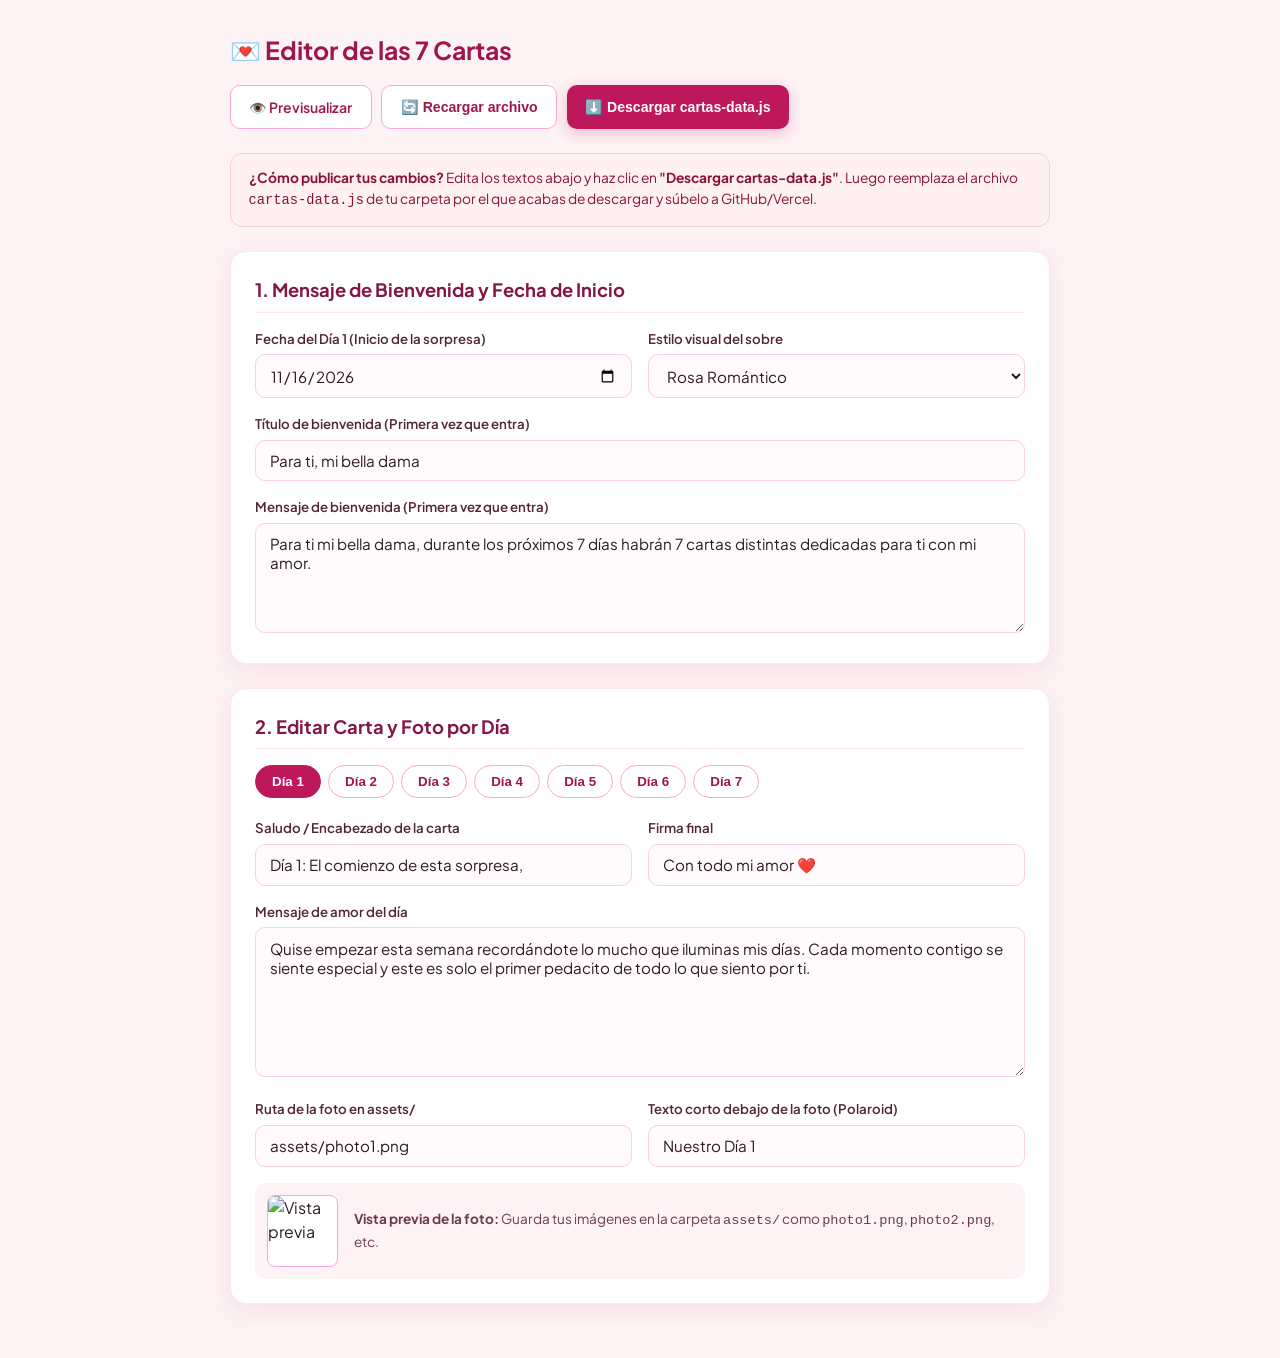
==== index-admin.html @ f93a08db "Create index-admin.html" ====
<!DOCTYPE html>
<html lang="es">
<head>
  <meta charset="UTF-8">
  <meta name="viewport" content="width=device-width, initial-scale=1.0">
  <title>Admin - Editor de las 7 Cartas 💌</title>
  <link href="https://fonts.googleapis.com/css2?family=Plus+Jakarta+Sans:wght@400;500;600;700&display=swap" rel="stylesheet">
  <!-- Carga el archivo actual para que nunca partas de cero al editar -->
  <script src="cartas-data.js"></script>
  <style>
    * { box-sizing: border-box; margin: 0; padding: 0; }
    body {
      font-family: 'Plus Jakarta Sans', sans-serif;
      background: #fdf2f4;
      color: #2d1b22;
      padding: 2rem 1rem;
      line-height: 1.5;
    }
    .container { max-width: 820px; margin: 0 auto; }
    header {
      display: flex;
      justify-content: space-between;
      align-items: center;
      flex-wrap: wrap;
      gap: 1rem;
      margin-bottom: 1.5rem;
    }
    h1 { font-size: 1.55rem; color: #9d174d; }
    .actions-bar { display: flex; gap: 0.6rem; flex-wrap: wrap; }
    .btn {
      padding: 0.65rem 1.15rem;
      border-radius: 10px;
      border: none;
      font-weight: 600;
      font-size: 0.88rem;
      cursor: pointer;
      transition: transform 0.15s, opacity 0.2s;
      text-decoration: none;
      display: inline-flex;
      align-items: center;
      gap: 0.4rem;
    }
    .btn:hover { transform: translateY(-1px); opacity: 0.92; }
    .btn-primary { background: #be185d; color: #fff; box-shadow: 0 4px 14px rgba(190, 24, 93, 0.25); }
    .btn-secondary { background: #fff; color: #9d174d; border: 1.5px solid #f9a8d4; }
    .info-banner {
      background: #fff1f2;
      border: 1px solid #fecdd3;
      border-radius: 12px;
      padding: 0.9rem 1.1rem;
      font-size: 0.86rem;
      color: #881337;
      margin-bottom: 1.5rem;
    }
    .card {
      background: #fff;
      border-radius: 16px;
      padding: 1.5rem;
      box-shadow: 0 8px 25px rgba(157, 23, 77, 0.07);
      border: 1px solid #fce7f3;
      margin-bottom: 1.5rem;
    }
    .card h2 {
      font-size: 1.15rem;
      color: #831843;
      margin-bottom: 1rem;
      border-bottom: 1px solid #fce7f3;
      padding-bottom: 0.5rem;
    }
    .grid-2 {
      display: grid;
      grid-template-columns: repeat(auto-fit, minmax(240px, 1fr));
      gap: 1rem;
      margin-bottom: 1rem;
    }
    label {
      display: block;
      font-size: 0.83rem;
      font-weight: 600;
      margin-bottom: 0.35rem;
      color: #502635;
    }
    input, textarea, select {
      width: 100%;
      padding: 0.65rem 0.85rem;
      border-radius: 10px;
      border: 1.5px solid #fbcfe8;
      font-family: inherit;
      font-size: 0.95rem;
      color: #2d1b22;
      background: #fffafb;
    }
    input:focus, textarea:focus, select:focus {
      outline: none;
      border-color: #db2777;
      background: #fff;
    }
    textarea { min-height: 110px; resize: vertical; }
    .day-tabs {
      display: flex;
      gap: 0.45rem;
      flex-wrap: wrap;
      margin-bottom: 1.25rem;
    }
    .tab-btn {
      padding: 0.5rem 1rem;
      border-radius: 999px;
      border: 1.5px solid #f9a8d4;
      background: #fff;
      font-weight: 600;
      color: #9d174d;
      cursor: pointer;
    }
    .tab-btn.active {
      background: #be185d;
      color: #fff;
      border-color: #be185d;
    }
    .photo-preview-row {
      display: flex;
      align-items: center;
      gap: 1rem;
      margin-top: 0.75rem;
      background: #fdf2f4;
      padding: 0.75rem;
      border-radius: 10px;
    }
    .photo-preview-row img {
      width: 72px;
      height: 72px;
      object-fit: cover;
      border-radius: 8px;
      border: 1px solid #f9a8d4;
      background: #fff;
    }
    .status-toast {
      position: fixed;
      bottom: 1.5rem;
      right: 1.5rem;
      background: #10b981;
      color: #fff;
      padding: 0.8rem 1.3rem;
      border-radius: 12px;
      font-weight: 600;
      box-shadow: 0 10px 25px rgba(0,0,0,0.18);
      opacity: 0;
      transform: translateY(15px);
      transition: all 0.3s ease;
      pointer-events: none;
    }
    .status-toast.show { opacity: 1; transform: translateY(0); }
  </style>
</head>
<body>

  <div class="container">
    <header>
      <h1>💌 Editor de las 7 Cartas</h1>
      <div class="actions-bar">
        <a href="index.html" target="_blank" class="btn btn-secondary">👁️ Previsualizar</a>
        <button class="btn btn-secondary" id="resetFromFileBtn" title="Descarta borrador local y recarga cartas-data.js">🔄 Recargar archivo</button>
        <button class="btn btn-primary" id="downloadFileBtn">⬇️ Descargar cartas-data.js</button>
      </div>
    </header>

    <div class="info-banner">
      <strong>¿Cómo publicar tus cambios?</strong> Edita los textos abajo y haz clic en <strong>"Descargar cartas-data.js"</strong>. Luego reemplaza el archivo <code>cartas-data.js</code> de tu carpeta por el que acabas de descargar y súbelo a GitHub/Vercel.
    </div>

    <!-- Configuración General y Mensaje de Bienvenida -->
    <section class="card">
      <h2>1. Mensaje de Bienvenida y Fecha de Inicio</h2>
      <div class="grid-2">
        <div>
          <label for="startDate">Fecha del Día 1 (Inicio de la sorpresa)</label>
          <input type="date" id="startDate">
        </div>
        <div>
          <label for="themeSelect">Estilo visual del sobre</label>
          <select id="themeSelect">
            <option value="rose">Rosa Romántico</option>
            <option value="vintage">Crema Vintage</option>
            <option value="lavender">Lavanda Mágico</option>
            <option value="midnight">Medianoche Dorado</option>
          </select>
        </div>
      </div>

      <div style="margin-bottom: 1rem;">
        <label for="welcomeTitle">Título de bienvenida (Primera vez que entra)</label>
        <input type="text" id="welcomeTitle">
      </div>

      <div>
        <label for="welcomeMessage">Mensaje de bienvenida (Primera vez que entra)</label>
        <textarea id="welcomeMessage"></textarea>
      </div>
    </section>

    <!-- Editor por Día (1 al 7) -->
    <section class="card">
      <h2>2. Editar Carta y Foto por Día</h2>
      <div class="day-tabs" id="dayTabs"></div>

      <div class="grid-2">
        <div>
          <label for="dayGreeting">Saludo / Encabezado de la carta</label>
          <input type="text" id="dayGreeting">
        </div>
        <div>
          <label for="daySignature">Firma final</label>
          <input type="text" id="daySignature">
        </div>
      </div>

      <div style="margin-bottom: 1rem;">
        <label for="dayBody">Mensaje de amor del día</label>
        <textarea id="dayBody" style="min-height: 150px;"></textarea>
      </div>

      <div class="grid-2">
        <div>
          <label for="dayPhoto">Ruta de la foto en assets/</label>
          <input type="text" id="dayPhoto" placeholder="assets/photo1.png">
        </div>
        <div>
          <label for="dayCaption">Texto corto debajo de la foto (Polaroid)</label>
          <input type="text" id="dayCaption" placeholder="Nuestro recuerdo del Día 1">
        </div>
      </div>

      <div class="photo-preview-row">
        <img id="adminPhotoPreview" src="assets/photo1.png" alt="Vista previa">
        <div style="font-size: 0.85rem; color: #6b3b4c;">
          <strong>Vista previa de la foto:</strong> Guarda tus imágenes en la carpeta <code>assets/</code> como <code>photo1.png</code>, <code>photo2.png</code>, etc.
        </div>
      </div>
    </section>
  </div>

  <div class="status-toast" id="toast">¡Archivo cartas-data.js descargado! ✨</div>

  <script>
    const DRAFT_KEY = "love_letters_admin_draft_v1";

    // Usa el borrador local si estabas editando, o carga lo que está en cartas-data.js
    let data = JSON.parse(localStorage.getItem(DRAFT_KEY)) || structuredClone(window.CARTAS_CONFIG);
    let currentEditDay = 1;

    function showToast(msg) {
      const toast = document.getElementById("toast");
      toast.textContent = msg;
      toast.classList.add("show");
      setTimeout(() => toast.classList.remove("show"), 3000);
    }

    function syncFormToMemory() {
      data.startDate = document.getElementById("startDate").value || "2026-11-16";
      data.theme = document.getElementById("themeSelect").value;
      data.welcomeTitle = document.getElementById("welcomeTitle").value;
      data.welcomeMessage = document.getElementById("welcomeMessage").value;

      const dayObj = data.days.find(d => d.day === currentEditDay);
      if (dayObj) {
        dayObj.greeting = document.getElementById("dayGreeting").value;
        dayObj.signature = document.getElementById("daySignature").value;
        dayObj.body = document.getElementById("dayBody").value;
        dayObj.photo = document.getElementById("dayPhoto").value;
        dayObj.caption = document.getElementById("dayCaption").value;
      }
      // Autoguardado local mientras escribes
      localStorage.setItem(DRAFT_KEY, JSON.stringify(data));
    }

    function loadDayIntoForm(dayNum) {
      currentEditDay = dayNum;
      const dayObj = data.days.find(d => d.day === dayNum);
      document.getElementById("dayGreeting").value = dayObj.greeting;
      document.getElementById("daySignature").value = dayObj.signature;
      document.getElementById("dayBody").value = dayObj.body;
      document.getElementById("dayPhoto").value = dayObj.photo;
      document.getElementById("dayCaption").value = dayObj.caption || "";
      document.getElementById("adminPhotoPreview").src = dayObj.photo;
      renderTabs();
    }

    function loadAllFields() {
      document.getElementById("startDate").value = data.startDate;
      document.getElementById("themeSelect").value = data.theme;
      document.getElementById("welcomeTitle").value = data.welcomeTitle;
      document.getElementById("welcomeMessage").value = data.welcomeMessage;
      loadDayIntoForm(currentEditDay);
    }

    function renderTabs() {
      const tabs = document.getElementById("dayTabs");
      tabs.innerHTML = "";
      for (let d = 1; d <= 7; d++) {
        const btn = document.createElement("button");
        btn.className = `tab-btn ${d === currentEditDay ? "active" : ""}`;
        btn.textContent = `Día ${d}`;
        btn.onclick = () => {
          syncFormToMemory();
          loadDayIntoForm(d);
        };
        tabs.appendChild(btn);
      }
    }

    // Autoguardar al escribir en cualquier campo
    document.querySelectorAll("input, textarea, select").forEach(el => {
      el.addEventListener("input", () => {
        syncFormToMemory();
        if (el.id === "dayPhoto") {
          document.getElementById("adminPhotoPreview").src = el.value;
        }
      });
    });

    // Descargar cartas-data.js listo para reemplazar en el proyecto
    document.getElementById("downloadFileBtn").addEventListener("click", () => {
      syncFormToMemory();
      const fileContent = `window.CARTAS_CONFIG = ${JSON.stringify(data, null, 2)};\n`;
      const blob = new Blob([fileContent], { type: "application/javascript;charset=utf-8" });
      const url = URL.createObjectURL(blob);

      const a = document.createElement("a");
      a.href = url;
      a.download = "cartas-data.js";
      document.body.appendChild(a);
      a.click();
      a.remove();
      URL.revokeObjectURL(url);

      showToast("¡Descargado! Reemplaza cartas-data.js en tu carpeta ✨");
    });

    // Recargar desde el archivo cartas-data.js actual
    document.getElementById("resetFromFileBtn").addEventListener("click", () => {
      if (confirm("¿Quieres cargar los datos actuales de cartas-data.js y descartar cambios sin descargar?")) {
        localStorage.removeItem(DRAFT_KEY);
        data = structuredClone(window.CARTAS_CONFIG);
        loadAllFields();
        showToast("Datos recargados desde cartas-data.js 🔄");
      }
    });

    loadAllFields();
  </script>
</body>
</html>
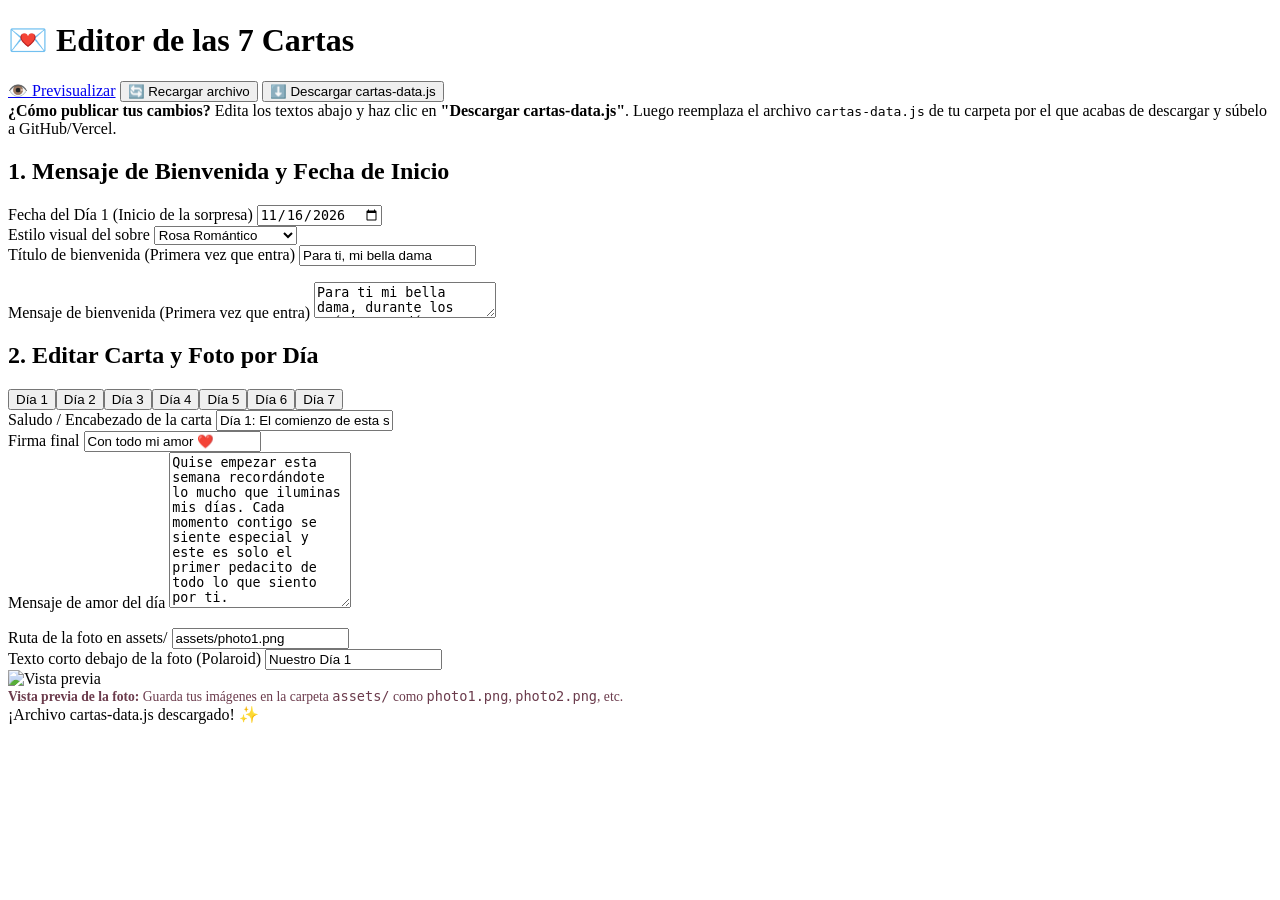
==== commit bb2de2c6: "Update index-admin.html" ====
--- a/index-admin.html
+++ b/index-admin.html
@@ -5,156 +5,13 @@
   <meta name="viewport" content="width=device-width, initial-scale=1.0">
   <title>Admin - Editor de las 7 Cartas 💌</title>
   <link href="https://fonts.googleapis.com/css2?family=Plus+Jakarta+Sans:wght@400;500;600;700&display=swap" rel="stylesheet">
-  <!-- Carga el archivo actual para que nunca partas de cero al editar -->
+  <link rel="stylesheet" href="styles.css">
   <script src="cartas-data.js"></script>
-  <style>
-    * { box-sizing: border-box; margin: 0; padding: 0; }
-    body {
-      font-family: 'Plus Jakarta Sans', sans-serif;
-      background: #fdf2f4;
-      color: #2d1b22;
-      padding: 2rem 1rem;
-      line-height: 1.5;
-    }
-    .container { max-width: 820px; margin: 0 auto; }
-    header {
-      display: flex;
-      justify-content: space-between;
-      align-items: center;
-      flex-wrap: wrap;
-      gap: 1rem;
-      margin-bottom: 1.5rem;
-    }
-    h1 { font-size: 1.55rem; color: #9d174d; }
-    .actions-bar { display: flex; gap: 0.6rem; flex-wrap: wrap; }
-    .btn {
-      padding: 0.65rem 1.15rem;
-      border-radius: 10px;
-      border: none;
-      font-weight: 600;
-      font-size: 0.88rem;
-      cursor: pointer;
-      transition: transform 0.15s, opacity 0.2s;
-      text-decoration: none;
-      display: inline-flex;
-      align-items: center;
-      gap: 0.4rem;
-    }
-    .btn:hover { transform: translateY(-1px); opacity: 0.92; }
-    .btn-primary { background: #be185d; color: #fff; box-shadow: 0 4px 14px rgba(190, 24, 93, 0.25); }
-    .btn-secondary { background: #fff; color: #9d174d; border: 1.5px solid #f9a8d4; }
-    .info-banner {
-      background: #fff1f2;
-      border: 1px solid #fecdd3;
-      border-radius: 12px;
-      padding: 0.9rem 1.1rem;
-      font-size: 0.86rem;
-      color: #881337;
-      margin-bottom: 1.5rem;
-    }
-    .card {
-      background: #fff;
-      border-radius: 16px;
-      padding: 1.5rem;
-      box-shadow: 0 8px 25px rgba(157, 23, 77, 0.07);
-      border: 1px solid #fce7f3;
-      margin-bottom: 1.5rem;
-    }
-    .card h2 {
-      font-size: 1.15rem;
-      color: #831843;
-      margin-bottom: 1rem;
-      border-bottom: 1px solid #fce7f3;
-      padding-bottom: 0.5rem;
-    }
-    .grid-2 {
-      display: grid;
-      grid-template-columns: repeat(auto-fit, minmax(240px, 1fr));
-      gap: 1rem;
-      margin-bottom: 1rem;
-    }
-    label {
-      display: block;
-      font-size: 0.83rem;
-      font-weight: 600;
-      margin-bottom: 0.35rem;
-      color: #502635;
-    }
-    input, textarea, select {
-      width: 100%;
-      padding: 0.65rem 0.85rem;
-      border-radius: 10px;
-      border: 1.5px solid #fbcfe8;
-      font-family: inherit;
-      font-size: 0.95rem;
-      color: #2d1b22;
-      background: #fffafb;
-    }
-    input:focus, textarea:focus, select:focus {
-      outline: none;
-      border-color: #db2777;
-      background: #fff;
-    }
-    textarea { min-height: 110px; resize: vertical; }
-    .day-tabs {
-      display: flex;
-      gap: 0.45rem;
-      flex-wrap: wrap;
-      margin-bottom: 1.25rem;
-    }
-    .tab-btn {
-      padding: 0.5rem 1rem;
-      border-radius: 999px;
-      border: 1.5px solid #f9a8d4;
-      background: #fff;
-      font-weight: 600;
-      color: #9d174d;
-      cursor: pointer;
-    }
-    .tab-btn.active {
-      background: #be185d;
-      color: #fff;
-      border-color: #be185d;
-    }
-    .photo-preview-row {
-      display: flex;
-      align-items: center;
-      gap: 1rem;
-      margin-top: 0.75rem;
-      background: #fdf2f4;
-      padding: 0.75rem;
-      border-radius: 10px;
-    }
-    .photo-preview-row img {
-      width: 72px;
-      height: 72px;
-      object-fit: cover;
-      border-radius: 8px;
-      border: 1px solid #f9a8d4;
-      background: #fff;
-    }
-    .status-toast {
-      position: fixed;
-      bottom: 1.5rem;
-      right: 1.5rem;
-      background: #10b981;
-      color: #fff;
-      padding: 0.8rem 1.3rem;
-      border-radius: 12px;
-      font-weight: 600;
-      box-shadow: 0 10px 25px rgba(0,0,0,0.18);
-      opacity: 0;
-      transform: translateY(15px);
-      transition: all 0.3s ease;
-      pointer-events: none;
-    }
-    .status-toast.show { opacity: 1; transform: translateY(0); }
-  </style>
 </head>
-<body>
-
-  <div class="container">
-    <header>
+<body class="admin-page">
+
+  <div class="admin-container">
+    <header class="admin-header">
       <h1>💌 Editor de las 7 Cartas</h1>
       <div class="actions-bar">
         <a href="index.html" target="_blank" class="btn btn-secondary">👁️ Previsualizar</a>
@@ -168,7 +25,7 @@
     </div>
 
     <!-- Configuración General y Mensaje de Bienvenida -->
-    <section class="card">
+    <section class="admin-card">
       <h2>1. Mensaje de Bienvenida y Fecha de Inicio</h2>
       <div class="grid-2">
         <div>
@@ -198,7 +55,7 @@
     </section>
 
     <!-- Editor por Día (1 al 7) -->
-    <section class="card">
+    <section class="admin-card">
       <h2>2. Editar Carta y Foto por Día</h2>
       <div class="day-tabs" id="dayTabs"></div>
 
@@ -243,7 +100,6 @@
   <script>
     const DRAFT_KEY = "love_letters_admin_draft_v1";
 
-    // Usa el borrador local si estabas editando, o carga lo que está en cartas-data.js
     let data = JSON.parse(localStorage.getItem(DRAFT_KEY)) || structuredClone(window.CARTAS_CONFIG);
     let currentEditDay = 1;
 
@@ -268,7 +124,6 @@
         dayObj.photo = document.getElementById("dayPhoto").value;
         dayObj.caption = document.getElementById("dayCaption").value;
       }
-      // Autoguardado local mientras escribes
       localStorage.setItem(DRAFT_KEY, JSON.stringify(data));
     }
 
@@ -307,7 +162,6 @@
       }
     }
 
-    // Autoguardar al escribir en cualquier campo
     document.querySelectorAll("input, textarea, select").forEach(el => {
       el.addEventListener("input", () => {
         syncFormToMemory();
@@ -317,7 +171,6 @@
       });
     });
 
-    // Descargar cartas-data.js listo para reemplazar en el proyecto
     document.getElementById("downloadFileBtn").addEventListener("click", () => {
       syncFormToMemory();
       const fileContent = `window.CARTAS_CONFIG = ${JSON.stringify(data, null, 2)};\n`;
@@ -335,7 +188,6 @@
       showToast("¡Descargado! Reemplaza cartas-data.js en tu carpeta ✨");
     });
 
-    // Recargar desde el archivo cartas-data.js actual
     document.getElementById("resetFromFileBtn").addEventListener("click", () => {
       if (confirm("¿Quieres cargar los datos actuales de cartas-data.js y descartar cambios sin descargar?")) {
         localStorage.removeItem(DRAFT_KEY);
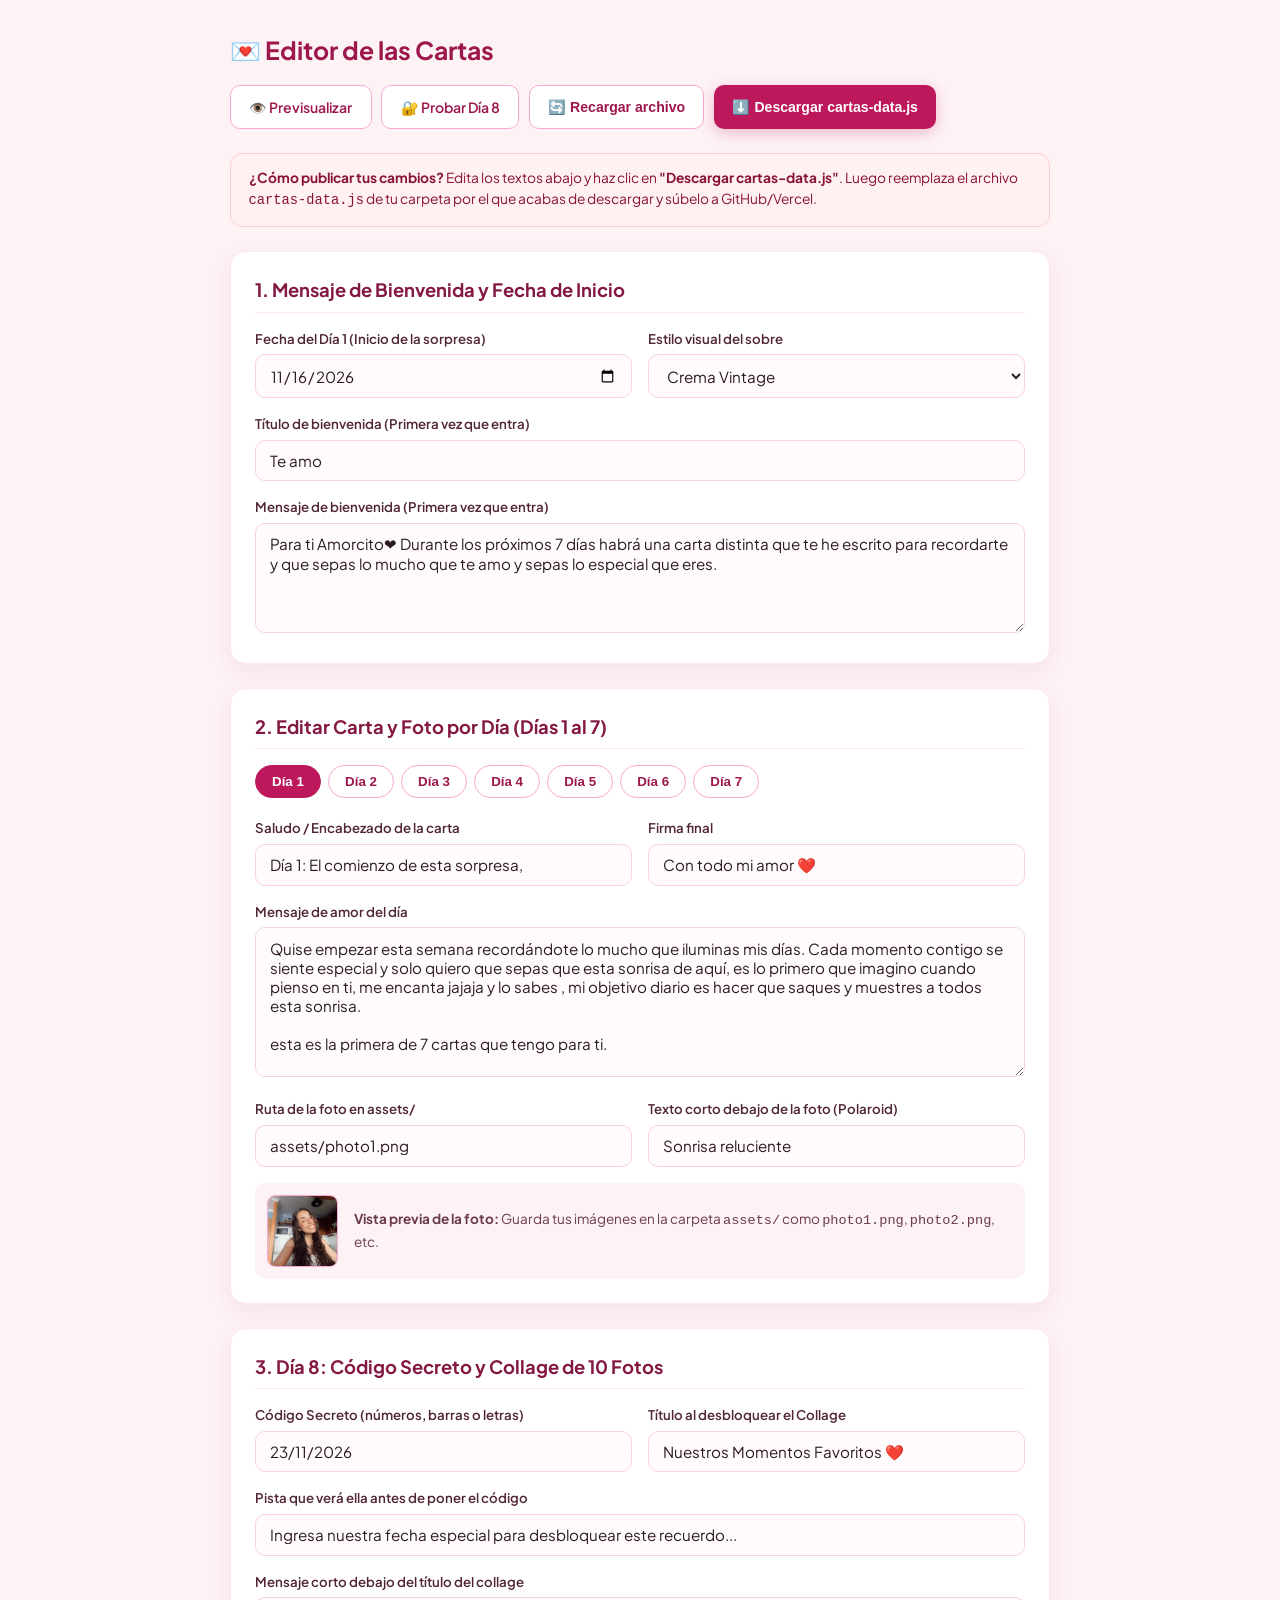
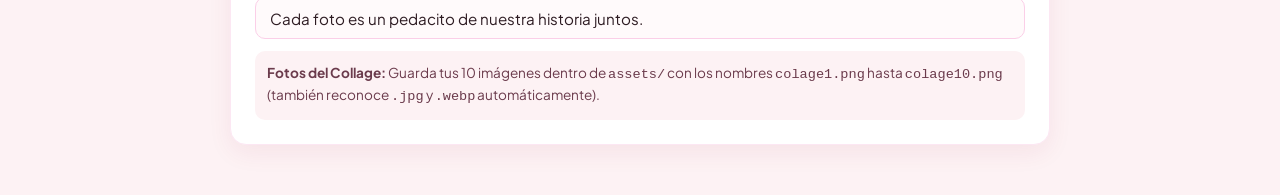
==== commit a67f4f91: "Update index-admin.html" ====
--- a/index-admin.html
+++ b/index-admin.html
@@ -3,7 +3,7 @@
 <head>
   <meta charset="UTF-8">
   <meta name="viewport" content="width=device-width, initial-scale=1.0">
-  <title>Admin - Editor de las 7 Cartas 💌</title>
+  <title>Admin - Editor de las Cartas 💌</title>
   <link href="https://fonts.googleapis.com/css2?family=Plus+Jakarta+Sans:wght@400;500;600;700&display=swap" rel="stylesheet">
   <link rel="stylesheet" href="styles.css">
   <script src="cartas-data.js"></script>
@@ -12,9 +12,10 @@
 
   <div class="admin-container">
     <header class="admin-header">
-      <h1>💌 Editor de las 7 Cartas</h1>
+      <h1>💌 Editor de las Cartas</h1>
       <div class="actions-bar">
         <a href="index.html" target="_blank" class="btn btn-secondary">👁️ Previsualizar</a>
+        <a href="index.html?dia=8" target="_blank" class="btn btn-secondary">🔐 Probar Día 8</a>
         <button class="btn btn-secondary" id="resetFromFileBtn" title="Descarta borrador local y recarga cartas-data.js">🔄 Recargar archivo</button>
         <button class="btn btn-primary" id="downloadFileBtn">⬇️ Descargar cartas-data.js</button>
       </div>
@@ -56,7 +57,7 @@
 
     <!-- Editor por Día (1 al 7) -->
     <section class="admin-card">
-      <h2>2. Editar Carta y Foto por Día</h2>
+      <h2>2. Editar Carta y Foto por Día (Días 1 al 7)</h2>
       <div class="day-tabs" id="dayTabs"></div>
 
       <div class="grid-2">
@@ -93,6 +94,37 @@
         </div>
       </div>
     </section>
+
+    <!-- Editor Día 8: Código Secreto y Collage -->
+    <section class="admin-card">
+      <h2>3. Día 8: Código Secreto y Collage de 10 Fotos</h2>
+      <div class="grid-2">
+        <div>
+          <label for="day8SecretCode">Código Secreto (números, barras o letras)</label>
+          <input type="text" id="day8SecretCode" placeholder="Ej: 23/11/2026">
+        </div>
+        <div>
+          <label for="day8CollageTitle">Título al desbloquear el Collage</label>
+          <input type="text" id="day8CollageTitle" placeholder="Nuestros Momentos Favoritos ❤️">
+        </div>
+      </div>
+
+      <div style="margin-bottom: 1rem;">
+        <label for="day8Hint">Pista que verá ella antes de poner el código</label>
+        <input type="text" id="day8Hint" placeholder="Ingresa nuestra fecha especial para desbloquear este recuerdo...">
+      </div>
+
+      <div>
+        <label for="day8CollageSubtitle">Mensaje corto debajo del título del collage</label>
+        <input type="text" id="day8CollageSubtitle" placeholder="Cada foto es un pedacito de nuestra historia juntos.">
+      </div>
+
+      <div class="photo-preview-row">
+        <div style="font-size: 0.85rem; color: #6b3b4c;">
+          <strong>Fotos del Collage:</strong> Guarda tus 10 imágenes dentro de <code>assets/</code> con los nombres <code>colage1.png</code> hasta <code>colage10.png</code> (también reconoce <code>.jpg</code> y <code>.webp</code> automáticamente).
+        </div>
+      </div>
+    </section>
   </div>
 
   <div class="status-toast" id="toast">¡Archivo cartas-data.js descargado! ✨</div>
@@ -101,6 +133,15 @@
     const DRAFT_KEY = "love_letters_admin_draft_v1";
 
     let data = JSON.parse(localStorage.getItem(DRAFT_KEY)) || structuredClone(window.CARTAS_CONFIG);
+    if (!data.day8) {
+      data.day8 = {
+        secretCode: "23/11/2026",
+        hint: "Ingresa nuestra fecha especial para desbloquear este recuerdo...",
+        collageTitle: "Nuestros Momentos Favoritos ❤️",
+        collageSubtitle: "Cada foto es un pedacito de nuestra historia juntos."
+      };
+    }
+
     let currentEditDay = 1;
 
     function showToast(msg) {
@@ -124,6 +165,14 @@
         dayObj.photo = document.getElementById("dayPhoto").value;
         dayObj.caption = document.getElementById("dayCaption").value;
       }
+
+      data.day8 = {
+        secretCode: document.getElementById("day8SecretCode").value,
+        hint: document.getElementById("day8Hint").value,
+        collageTitle: document.getElementById("day8CollageTitle").value,
+        collageSubtitle: document.getElementById("day8CollageSubtitle").value
+      };
+
       localStorage.setItem(DRAFT_KEY, JSON.stringify(data));
     }
 
@@ -144,6 +193,12 @@
       document.getElementById("themeSelect").value = data.theme;
       document.getElementById("welcomeTitle").value = data.welcomeTitle;
       document.getElementById("welcomeMessage").value = data.welcomeMessage;
+
+      document.getElementById("day8SecretCode").value = data.day8.secretCode || "";
+      document.getElementById("day8Hint").value = data.day8.hint || "";
+      document.getElementById("day8CollageTitle").value = data.day8.collageTitle || "";
+      document.getElementById("day8CollageSubtitle").value = data.day8.collageSubtitle || "";
+
       loadDayIntoForm(currentEditDay);
     }
 
@@ -192,6 +247,14 @@
       if (confirm("¿Quieres cargar los datos actuales de cartas-data.js y descartar cambios sin descargar?")) {
         localStorage.removeItem(DRAFT_KEY);
         data = structuredClone(window.CARTAS_CONFIG);
+        if (!data.day8) {
+          data.day8 = {
+            secretCode: "23/11/2026",
+            hint: "Ingresa nuestra fecha especial para desbloquear este recuerdo...",
+            collageTitle: "Nuestros Momentos Favoritos ❤️",
+            collageSubtitle: "Cada foto es un pedacito de nuestra historia juntos."
+          };
+        }
         loadAllFields();
         showToast("Datos recargados desde cartas-data.js 🔄");
       }
--- a/styles.css
+++ b/styles.css
@@ -0,0 +1,945 @@
+/* ==========================================================================
+   VARIABLES Y TEMAS (Vista Principal)
+   ========================================================================== */
+:root {
+  --bg-gradient: linear-gradient(135deg, #fff0f3 0%, #ffe3e8 50%, #ffd1dc 100%);
+  --env-body: #ff8fa3;
+  --env-flap: #ff758f;
+  --env-pocket: #ffb3c1;
+  --env-pocket-dark: #ff9eb0;
+  --seal-color: #c9184a;
+  --paper-bg: #fffdf9;
+  --text-main: #4a2532;
+  --accent: #c9184a;
+  --shadow-color: rgba(201, 24, 74, 0.22);
+}
+
+[data-theme="vintage"] {
+  --bg-gradient: linear-gradient(135deg, #f7efe5 0%, #efe1d1 50%, #e4d0b8 100%);
+  --env-body: #c8a986;
+  --env-flap: #b5926b;
+  --env-pocket: #d9bfa0;
+  --env-pocket-dark: #cbb090;
+  --seal-color: #8b2635;
+  --paper-bg: #fcf8f0;
+  --text-main: #3e2c23;
+  --accent: #8b2635;
+  --shadow-color: rgba(62, 44, 35, 0.22);
+}
+
+[data-theme="lavender"] {
+  --bg-gradient: linear-gradient(135deg, #f3e8ff 0%, #e9d5ff 50%, #d8b4fe 100%);
+  --env-body: #a855f7;
+  --env-flap: #9333ea;
+  --env-pocket: #c084fc;
+  --env-pocket-dark: #b06ef8;
+  --seal-color: #6b21a8;
+  --paper-bg: #fdfaff;
+  --text-main: #3b0764;
+  --accent: #7e22ce;
+  --shadow-color: rgba(107, 33, 168, 0.22);
+}
+
+[data-theme="midnight"] {
+  --bg-gradient: linear-gradient(135deg, #0f172a 0%, #1e1b4b 50%, #311042 100%);
+  --env-body: #334155;
+  --env-flap: #1e293b;
+  --env-pocket: #475569;
+  --env-pocket-dark: #3b485c;
+  --seal-color: #d97706;
+  --paper-bg: #fffbeb;
+  --text-main: #1e293b;
+  --accent: #b45309;
+  --shadow-color: rgba(0, 0, 0, 0.45);
+}
+
+* {
+  box-sizing: border-box;
+  margin: 0;
+  padding: 0;
+}
+
+.hidden {
+  display: none !important;
+}
+
+/* ==========================================================================
+   ESTILOS DE LA PÁGINA PRINCIPAL (index.html)
+   ========================================================================== */
+body.letter-page {
+  min-height: 100vh;
+  background: var(--bg-gradient);
+  font-family: 'Plus Jakarta Sans', sans-serif;
+  color: var(--text-main);
+  display: flex;
+  flex-direction: column;
+  align-items: center;
+  justify-content: center;
+  overflow-x: hidden;
+  padding: 1.5rem 1rem;
+  transition: background 0.6s ease;
+}
+
+#particles-container {
+  position: fixed;
+  inset: 0;
+  pointer-events: none;
+  overflow: hidden;
+  z-index: 1;
+}
+
+.floating-heart {
+  position: absolute;
+  bottom: -40px;
+  animation: floatUp linear forwards;
+  opacity: 0;
+  user-select: none;
+}
+
+@keyframes floatUp {
+  0% { transform: translateY(0) scale(0.6) rotate(0deg); opacity: 0; }
+  15% { opacity: 0.85; }
+  85% { opacity: 0.85; }
+  100% { transform: translateY(-105vh) scale(1.2) rotate(25deg); opacity: 0; }
+}
+
+/* Navegación superior de días */
+.day-nav {
+  position: relative;
+  z-index: 10;
+  display: flex;
+  flex-direction: column;
+  align-items: center;
+  gap: 0.65rem;
+  margin-bottom: 1.5rem;
+  transition: opacity 0.35s ease, transform 0.35s ease;
+}
+
+body.letter-open .day-nav {
+  opacity: 0;
+  pointer-events: none;
+  transform: translateY(-10px);
+}
+
+.day-badge-title {
+  font-family: 'Dancing Script', cursive;
+  font-size: 1.85rem;
+  color: var(--accent);
+  text-shadow: 0 2px 10px rgba(255, 255, 255, 0.4);
+}
+
+[data-theme="midnight"] .day-badge-title {
+  color: #fbbf24;
+}
+
+.days-pills {
+  display: flex;
+  gap: 0.45rem;
+  flex-wrap: wrap;
+  justify-content: center;
+}
+
+.day-pill {
+  padding: 0.4rem 0.85rem;
+  border-radius: 999px;
+  border: 1.5px solid rgba(255, 255, 255, 0.7);
+  background: rgba(255, 255, 255, 0.55);
+  backdrop-filter: blur(8px);
+  font-size: 0.82rem;
+  font-weight: 600;
+  color: var(--text-main);
+  cursor: pointer;
+  transition: all 0.25s ease;
+}
+
+.day-pill.active {
+  background: var(--accent);
+  color: #fff;
+  border-color: var(--accent);
+  transform: translateY(-2px);
+  box-shadow: 0 4px 12px var(--shadow-color);
+}
+
+.day-pill.locked {
+  opacity: 0.5;
+  cursor: not-allowed;
+}
+
+/* Escena del Sobre 3D */
+.stage {
+  position: relative;
+  z-index: 20;
+  width: 100%;
+  max-width: 440px;
+  display: flex;
+  flex-direction: column;
+  align-items: center;
+  margin-top: 2rem;
+}
+
+.envelope-wrapper {
+  position: relative;
+  width: 340px;
+  height: 230px;
+  perspective: 1200px;
+  cursor: pointer;
+  transition: transform 0.4s cubic-bezier(0.34, 1.56, 0.64, 1);
+}
+
+.envelope-wrapper:not(.open):hover {
+  transform: translateY(-8px) scale(1.02);
+}
+
+.envelope-back {
+  position: absolute;
+  inset: 0;
+  background: var(--env-body);
+  border-radius: 12px;
+  box-shadow: 0 22px 45px var(--shadow-color);
+}
+
+/* Carta interior y estado abierto centrado */
+.letter {
+  position: absolute;
+  left: 14px;
+  right: 14px;
+  bottom: 12px;
+  height: 205px;
+  background: var(--paper-bg);
+  border-radius: 10px;
+  padding: 1.4rem 1.3rem;
+  box-shadow: 0 6px 20px rgba(0, 0, 0, 0.1);
+  transition: all 0.65s cubic-bezier(0.22, 1, 0.36, 1);
+  z-index: 2;
+  overflow: hidden;
+  display: flex;
+  flex-direction: column;
+}
+
+.envelope-wrapper.open .letter {
+  position: fixed;
+  top: 50%;
+  left: 50%;
+  right: auto;
+  bottom: auto;
+  transform: translate(-50%, -50%);
+  height: auto;
+  min-height: 410px;
+  max-height: 82vh;
+  width: 92vw;
+  max-width: 480px;
+  z-index: 50;
+  overflow-y: auto;
+  box-shadow: 0 25px 60px rgba(0, 0, 0, 0.28);
+  border: 1px solid rgba(0, 0, 0, 0.06);
+  cursor: default;
+}
+
+.letter-header {
+  display: flex;
+  justify-content: space-between;
+  align-items: center;
+  border-bottom: 1px dashed rgba(0, 0, 0, 0.12);
+  padding-bottom: 0.5rem;
+  margin-bottom: 0.85rem;
+}
+
+.letter-day-tag {
+  font-size: 0.75rem;
+  font-weight: 600;
+  text-transform: uppercase;
+  letter-spacing: 0.08em;
+  color: var(--accent);
+}
+
+.close-letter-btn {
+  background: none;
+  border: none;
+  font-size: 1.25rem;
+  color: var(--text-main);
+  opacity: 0.55;
+  cursor: pointer;
+  display: none;
+  padding: 0.15rem 0.4rem;
+}
+
+.envelope-wrapper.open .close-letter-btn {
+  display: block;
+}
+
+.close-letter-btn:hover {
+  opacity: 1;
+}
+
+.letter-greeting {
+  font-family: 'Dancing Script', cursive;
+  font-size: 1.75rem;
+  color: var(--accent);
+  margin-bottom: 0.75rem;
+}
+
+/* Marco Polaroid */
+.polaroid-frame {
+  background: #ffffff;
+  padding: 0.55rem 0.55rem 1.2rem 0.55rem;
+  border-radius: 6px;
+  box-shadow: 0 6px 18px rgba(0, 0, 0, 0.12);
+  border: 1px solid rgba(0, 0, 0, 0.06);
+  margin: 0.5rem auto 1rem auto;
+  width: 100%;
+  max-width: 280px;
+  transform: rotate(-1.5deg);
+  transition: transform 0.3s ease;
+}
+
+.polaroid-frame:hover {
+  transform: rotate(0deg) scale(1.02);
+}
+
+.polaroid-frame img {
+  width: 100%;
+  height: 200px;
+  object-fit: cover;
+  border-radius: 4px;
+  display: block;
+}
+
+.polaroid-caption {
+  font-family: 'Dancing Script', cursive;
+  font-size: 1.1rem;
+  text-align: center;
+  color: #555;
+  margin-top: 0.45rem;
+}
+
+.letter-body {
+  font-family: 'Lora', serif;
+  font-size: 1rem;
+  line-height: 1.72;
+  color: var(--text-main);
+  white-space: pre-line;
+  margin-bottom: 1.2rem;
+}
+
+.letter-signature {
+  font-family: 'Dancing Script', cursive;
+  font-size: 1.6rem;
+  color: var(--accent);
+  text-align: right;
+  margin-top: auto;
+}
+
+/* Bolsillo, solapa y sello del sobre */
+.envelope-pocket {
+  position: absolute;
+  inset: 0;
+  z-index: 3;
+  pointer-events: none;
+  border-radius: 12px;
+  overflow: hidden;
+}
+
+.envelope-pocket::before {
+  content: '';
+  position: absolute;
+  inset: 0;
+  background: linear-gradient(135deg, var(--env-pocket) 50%, var(--env-pocket-dark) 50%);
+  clip-path: polygon(0 0, 50% 54%, 100% 0, 100% 100%, 0 100%);
+}
+
+.envelope-flap {
+  position: absolute;
+  top: 0;
+  left: 0;
+  width: 100%;
+  height: 130px;
+  background: var(--env-flap);
+  clip-path: polygon(0 0, 100% 0, 50% 100%);
+  transform-origin: top center;
+  transition: transform 0.65s cubic-bezier(0.4, 0, 0.2, 1), z-index 0.2s 0.3s;
+  z-index: 4;
+  border-top-left-radius: 12px;
+  border-top-right-radius: 12px;
+}
+
+.envelope-wrapper.open .envelope-flap {
+  transform: rotateX(180deg);
+  z-index: 1;
+}
+
+.wax-seal {
+  position: absolute;
+  top: 98px;
+  left: 50%;
+  transform: translate(-50%, -50%);
+  width: 54px;
+  height: 54px;
+  background: var(--seal-color);
+  border-radius: 50%;
+  z-index: 5;
+  display: flex;
+  align-items: center;
+  justify-content: center;
+  box-shadow: 0 6px 15px rgba(0, 0, 0, 0.3), inset 0 2px 4px rgba(255, 255, 255, 0.35);
+  transition: opacity 0.35s ease, transform 0.35s ease;
+}
+
+.wax-seal span {
+  font-size: 1.5rem;
+  color: #fff;
+  filter: drop-shadow(0 1px 2px rgba(0, 0, 0, 0.3));
+}
+
+.envelope-wrapper.open .wax-seal {
+  opacity: 0;
+  transform: translate(-50%, -50%) scale(0.4);
+  pointer-events: none;
+}
+
+.tap-hint {
+  margin-top: 1.4rem;
+  font-size: 0.9rem;
+  font-weight: 500;
+  opacity: 0.8;
+  animation: pulse 2s infinite;
+  transition: opacity 0.3s ease;
+}
+
+body.letter-open .tap-hint {
+  animation: none;
+  opacity: 0;
+  visibility: hidden;
+  pointer-events: none;
+}
+
+.envelope-wrapper.open {
+  z-index: 50;
+}
+
+[data-theme="midnight"] .tap-hint {
+  color: #f8fafc;
+}
+
+@keyframes pulse {
+  0%, 100% { transform: scale(1); opacity: 0.75; }
+  50% { transform: scale(1.04); opacity: 1; }
+}
+
+.reopen-welcome-btn {
+  margin-top: 1.5rem;
+  background: rgba(255, 255, 255, 0.6);
+  border: 1px solid rgba(255, 255, 255, 0.8);
+  padding: 0.45rem 1rem;
+  border-radius: 999px;
+  font-size: 0.8rem;
+  color: var(--text-main);
+  cursor: pointer;
+  backdrop-filter: blur(6px);
+  transition: background 0.2s, opacity 0.3s;
+  z-index: 10;
+}
+
+.reopen-welcome-btn:hover {
+  background: rgba(255, 255, 255, 0.9);
+}
+
+body.letter-open .reopen-welcome-btn {
+  opacity: 0;
+  pointer-events: none;
+}
+
+/* ==========================================================================
+   DÍA 8: CÓDIGO SECRETO Y COLLAGE DE 10 FOTOS
+   ========================================================================== */
+.day8-stage {
+  position: relative;
+  z-index: 20;
+  width: 100%;
+  max-width: 820px;
+  margin-top: 0.5rem;
+  display: flex;
+  flex-direction: column;
+  align-items: center;
+}
+
+.secret-code-card {
+  background: var(--paper-bg);
+  width: 100%;
+  max-width: 420px;
+  border-radius: 22px;
+  padding: 2.2rem 1.8rem;
+  text-align: center;
+  box-shadow: 0 22px 45px var(--shadow-color);
+  border: 1.5px solid rgba(255, 255, 255, 0.8);
+}
+
+.secret-icon {
+  font-size: 2.6rem;
+  margin-bottom: 0.6rem;
+}
+
+.secret-title {
+  font-family: 'Dancing Script', cursive;
+  font-size: 2.1rem;
+  color: var(--accent);
+  margin-bottom: 0.5rem;
+}
+
+.secret-hint {
+  font-family: 'Lora', serif;
+  font-size: 0.96rem;
+  line-height: 1.55;
+  color: var(--text-main);
+  opacity: 0.9;
+}
+
+.secret-input-wrapper {
+  margin: 1.4rem 0 1.5rem 0;
+}
+
+.secret-code-input {
+  width: 100%;
+  max-width: 280px;
+  padding: 0.85rem 1rem;
+  text-align: center;
+  font-family: 'Plus Jakarta Sans', monospace;
+  font-size: 1.45rem;
+  font-weight: 700;
+  letter-spacing: 0.18em;
+  color: var(--accent);
+  background: rgba(255, 255, 255, 0.9);
+  border: 2px dashed var(--env-body);
+  border-radius: 14px;
+  transition: border-color 0.25s, box-shadow 0.25s;
+}
+
+.secret-code-input::placeholder {
+  color: var(--env-body);
+  opacity: 0.65;
+}
+
+.secret-code-input:focus {
+  outline: none;
+  border-style: solid;
+  border-color: var(--accent);
+  box-shadow: 0 0 0 4px var(--shadow-color);
+}
+
+.secret-error {
+  margin-top: 0.65rem;
+  font-size: 0.84rem;
+  font-weight: 600;
+  color: #dc2626;
+}
+
+@keyframes shakeHorizontal {
+  0%, 100% { transform: translateX(0); }
+  25% { transform: translateX(-7px); }
+  75% { transform: translateX(7px); }
+}
+
+.shake-input {
+  animation: shakeHorizontal 0.3s ease-in-out;
+}
+
+/* Collage de 10 fotos */
+.collage-wrapper {
+  width: 100%;
+  background: var(--paper-bg);
+  border-radius: 22px;
+  padding: 1.8rem 1.4rem;
+  box-shadow: 0 22px 50px var(--shadow-color);
+  border: 1px solid rgba(255, 255, 255, 0.85);
+  animation: fadeInCollage 0.55s ease-out forwards;
+}
+
+@keyframes fadeInCollage {
+  from { opacity: 0; transform: translateY(14px) scale(0.97); }
+  to { opacity: 1; transform: translateY(0) scale(1); }
+}
+
+.collage-header {
+  text-align: center;
+  margin-bottom: 1.5rem;
+}
+
+.collage-title {
+  font-family: 'Dancing Script', cursive;
+  font-size: 2.2rem;
+  color: var(--accent);
+  margin-top: 0.25rem;
+}
+
+.collage-subtitle {
+  font-family: 'Lora', serif;
+  font-size: 0.95rem;
+  color: var(--text-main);
+  opacity: 0.85;
+  margin-top: 0.35rem;
+}
+
+.collage-grid {
+  display: grid;
+  grid-template-columns: repeat(2, 1fr);
+  gap: 0.85rem;
+}
+
+@media (min-width: 640px) {
+  .collage-grid {
+    grid-template-columns: repeat(4, 1fr);
+    gap: 1rem;
+  }
+  /* Destaca las fotos 1 y 6 en tamaño doble para darle aspecto de collage real */
+  .collage-card:nth-child(1),
+  .collage-card:nth-child(6) {
+    grid-column: span 2;
+    grid-row: span 2;
+  }
+}
+
+.collage-card {
+  background: #fff;
+  padding: 0.45rem;
+  border-radius: 10px;
+  box-shadow: 0 6px 16px rgba(0, 0, 0, 0.1);
+  border: 1px solid rgba(0, 0, 0, 0.06);
+  aspect-ratio: 1 / 1;
+  overflow: hidden;
+  cursor: pointer;
+  transition: transform 0.3s ease, box-shadow 0.3s ease;
+}
+
+.collage-card:nth-child(odd) {
+  transform: rotate(-1deg);
+}
+
+.collage-card:nth-child(even) {
+  transform: rotate(1deg);
+}
+
+.collage-card:hover {
+  transform: rotate(0deg) scale(1.03);
+  box-shadow: 0 12px 24px rgba(0, 0, 0, 0.16);
+  z-index: 5;
+}
+
+.collage-card img {
+  width: 100%;
+  height: 100%;
+  object-fit: cover;
+  border-radius: 6px;
+  display: block;
+}
+
+/* Lightbox para ampliar foto */
+.lightbox-overlay {
+  position: fixed;
+  inset: 0;
+  background: rgba(15, 10, 15, 0.85);
+  backdrop-filter: blur(6px);
+  z-index: 120;
+  display: flex;
+  align-items: center;
+  justify-content: center;
+  padding: 1.5rem;
+}
+
+.lightbox-overlay img {
+  max-width: 92vw;
+  max-height: 85vh;
+  border-radius: 12px;
+  border: 4px solid #fff;
+  box-shadow: 0 20px 50px rgba(0, 0, 0, 0.5);
+}
+
+.lightbox-close {
+  position: fixed;
+  top: 1.25rem;
+  right: 1.5rem;
+  background: rgba(255, 255, 255, 0.2);
+  color: #fff;
+  border: none;
+  width: 40px;
+  height: 40px;
+  border-radius: 50%;
+  font-size: 1.2rem;
+  cursor: pointer;
+}
+
+/* Modal de Bienvenida */
+.welcome-overlay {
+  position: fixed;
+  inset: 0;
+  background: rgba(25, 10, 18, 0.65);
+  backdrop-filter: blur(8px);
+  z-index: 100;
+  display: flex;
+  align-items: center;
+  justify-content: center;
+  padding: 1.25rem;
+  opacity: 0;
+  pointer-events: none;
+  transition: opacity 0.45s ease;
+}
+
+.welcome-overlay.visible {
+  opacity: 1;
+  pointer-events: auto;
+}
+
+.welcome-card {
+  background: #fffdf9;
+  max-width: 440px;
+  width: 100%;
+  border-radius: 20px;
+  padding: 2.2rem 1.8rem;
+  text-align: center;
+  box-shadow: 0 25px 60px rgba(0, 0, 0, 0.35);
+  border: 2px solid #ffd1dc;
+  transform: translateY(20px) scale(0.96);
+  transition: transform 0.45s cubic-bezier(0.34, 1.56, 0.64, 1);
+}
+
+.welcome-overlay.visible .welcome-card {
+  transform: translateY(0) scale(1);
+}
+
+.welcome-icon {
+  font-size: 2.8rem;
+  margin-bottom: 0.75rem;
+  display: inline-block;
+  animation: pulse 2s infinite;
+}
+
+.welcome-title {
+  font-family: 'Dancing Script', cursive;
+  font-size: 2rem;
+  color: var(--accent);
+  margin-bottom: 0.85rem;
+}
+
+.welcome-message {
+  font-family: 'Lora', serif;
+  font-size: 1.05rem;
+  line-height: 1.7;
+  color: #4a2532;
+  margin-bottom: 1.6rem;
+  white-space: pre-line;
+}
+
+.welcome-btn {
+  background: var(--accent);
+  color: #fff;
+  border: none;
+  padding: 0.85rem 1.8rem;
+  border-radius: 999px;
+  font-family: 'Plus Jakarta Sans', sans-serif;
+  font-weight: 600;
+  font-size: 0.95rem;
+  cursor: pointer;
+  box-shadow: 0 8px 20px var(--shadow-color);
+  transition: transform 0.2s, filter 0.2s;
+}
+
+.welcome-btn:hover {
+  transform: translateY(-2px);
+  filter: brightness(1.08);
+}
+
+/* ==========================================================================
+   ESTILOS DEL PANEL ADMIN (index-admin.html)
+   ========================================================================== */
+body.admin-page {
+  font-family: 'Plus Jakarta Sans', sans-serif;
+  background: #fdf2f4;
+  color: #2d1b22;
+  padding: 2rem 1rem;
+  line-height: 1.5;
+}
+
+.admin-container {
+  max-width: 820px;
+  margin: 0 auto;
+}
+
+.admin-header {
+  display: flex;
+  justify-content: space-between;
+  align-items: center;
+  flex-wrap: wrap;
+  gap: 1rem;
+  margin-bottom: 1.5rem;
+}
+
+.admin-header h1 {
+  font-size: 1.55rem;
+  color: #9d174d;
+}
+
+.actions-bar {
+  display: flex;
+  gap: 0.6rem;
+  flex-wrap: wrap;
+}
+
+.btn {
+  padding: 0.65rem 1.15rem;
+  border-radius: 10px;
+  border: none;
+  font-weight: 600;
+  font-size: 0.88rem;
+  cursor: pointer;
+  transition: transform 0.15s, opacity 0.2s;
+  text-decoration: none;
+  display: inline-flex;
+  align-items: center;
+  gap: 0.4rem;
+}
+
+.btn:hover {
+  transform: translateY(-1px);
+  opacity: 0.92;
+}
+
+.btn-primary {
+  background: #be185d;
+  color: #fff;
+  box-shadow: 0 4px 14px rgba(190, 24, 93, 0.25);
+}
+
+.btn-secondary {
+  background: #fff;
+  color: #9d174d;
+  border: 1.5px solid #f9a8d4;
+}
+
+.info-banner {
+  background: #fff1f2;
+  border: 1px solid #fecdd3;
+  border-radius: 12px;
+  padding: 0.9rem 1.1rem;
+  font-size: 0.86rem;
+  color: #881337;
+  margin-bottom: 1.5rem;
+}
+
+.admin-card {
+  background: #fff;
+  border-radius: 16px;
+  padding: 1.5rem;
+  box-shadow: 0 8px 25px rgba(157, 23, 77, 0.07);
+  border: 1px solid #fce7f3;
+  margin-bottom: 1.5rem;
+}
+
+.admin-card h2 {
+  font-size: 1.15rem;
+  color: #831843;
+  margin-bottom: 1rem;
+  border-bottom: 1px solid #fce7f3;
+  padding-bottom: 0.5rem;
+}
+
+.grid-2 {
+  display: grid;
+  grid-template-columns: repeat(auto-fit, minmax(240px, 1fr));
+  gap: 1rem;
+  margin-bottom: 1rem;
+}
+
+.admin-page label {
+  display: block;
+  font-size: 0.83rem;
+  font-weight: 600;
+  margin-bottom: 0.35rem;
+  color: #502635;
+}
+
+.admin-page input,
+.admin-page textarea,
+.admin-page select {
+  width: 100%;
+  padding: 0.65rem 0.85rem;
+  border-radius: 10px;
+  border: 1.5px solid #fbcfe8;
+  font-family: inherit;
+  font-size: 0.95rem;
+  color: #2d1b22;
+  background: #fffafb;
+}
+
+.admin-page input:focus,
+.admin-page textarea:focus,
+.admin-page select:focus {
+  outline: none;
+  border-color: #db2777;
+  background: #fff;
+}
+
+.admin-page textarea {
+  min-height: 110px;
+  resize: vertical;
+}
+
+.day-tabs {
+  display: flex;
+  gap: 0.45rem;
+  flex-wrap: wrap;
+  margin-bottom: 1.25rem;
+}
+
+.tab-btn {
+  padding: 0.5rem 1rem;
+  border-radius: 999px;
+  border: 1.5px solid #f9a8d4;
+  background: #fff;
+  font-weight: 600;
+  color: #9d174d;
+  cursor: pointer;
+}
+
+.tab-btn.active {
+  background: #be185d;
+  color: #fff;
+  border-color: #be185d;
+}
+
+.photo-preview-row {
+  display: flex;
+  align-items: center;
+  gap: 1rem;
+  margin-top: 0.75rem;
+  background: #fdf2f4;
+  padding: 0.75rem;
+  border-radius: 10px;
+}
+
+.photo-preview-row img {
+  width: 72px;
+  height: 72px;
+  object-fit: cover;
+  border-radius: 8px;
+  border: 1px solid #f9a8d4;
+  background: #fff;
+}
+
+.status-toast {
+  position: fixed;
+  bottom: 1.5rem;
+  right: 1.5rem;
+  background: #10b981;
+  color: #fff;
+  padding: 0.8rem 1.3rem;
+  border-radius: 12px;
+  font-weight: 600;
+  box-shadow: 0 10px 25px rgba(0, 0, 0, 0.18);
+  opacity: 0;
+  transform: translateY(15px);
+  transition: all 0.3s ease;
+  pointer-events: none;
+}
+
+.status-toast.show {
+  opacity: 1;
+  transform: translateY(0);
+}
